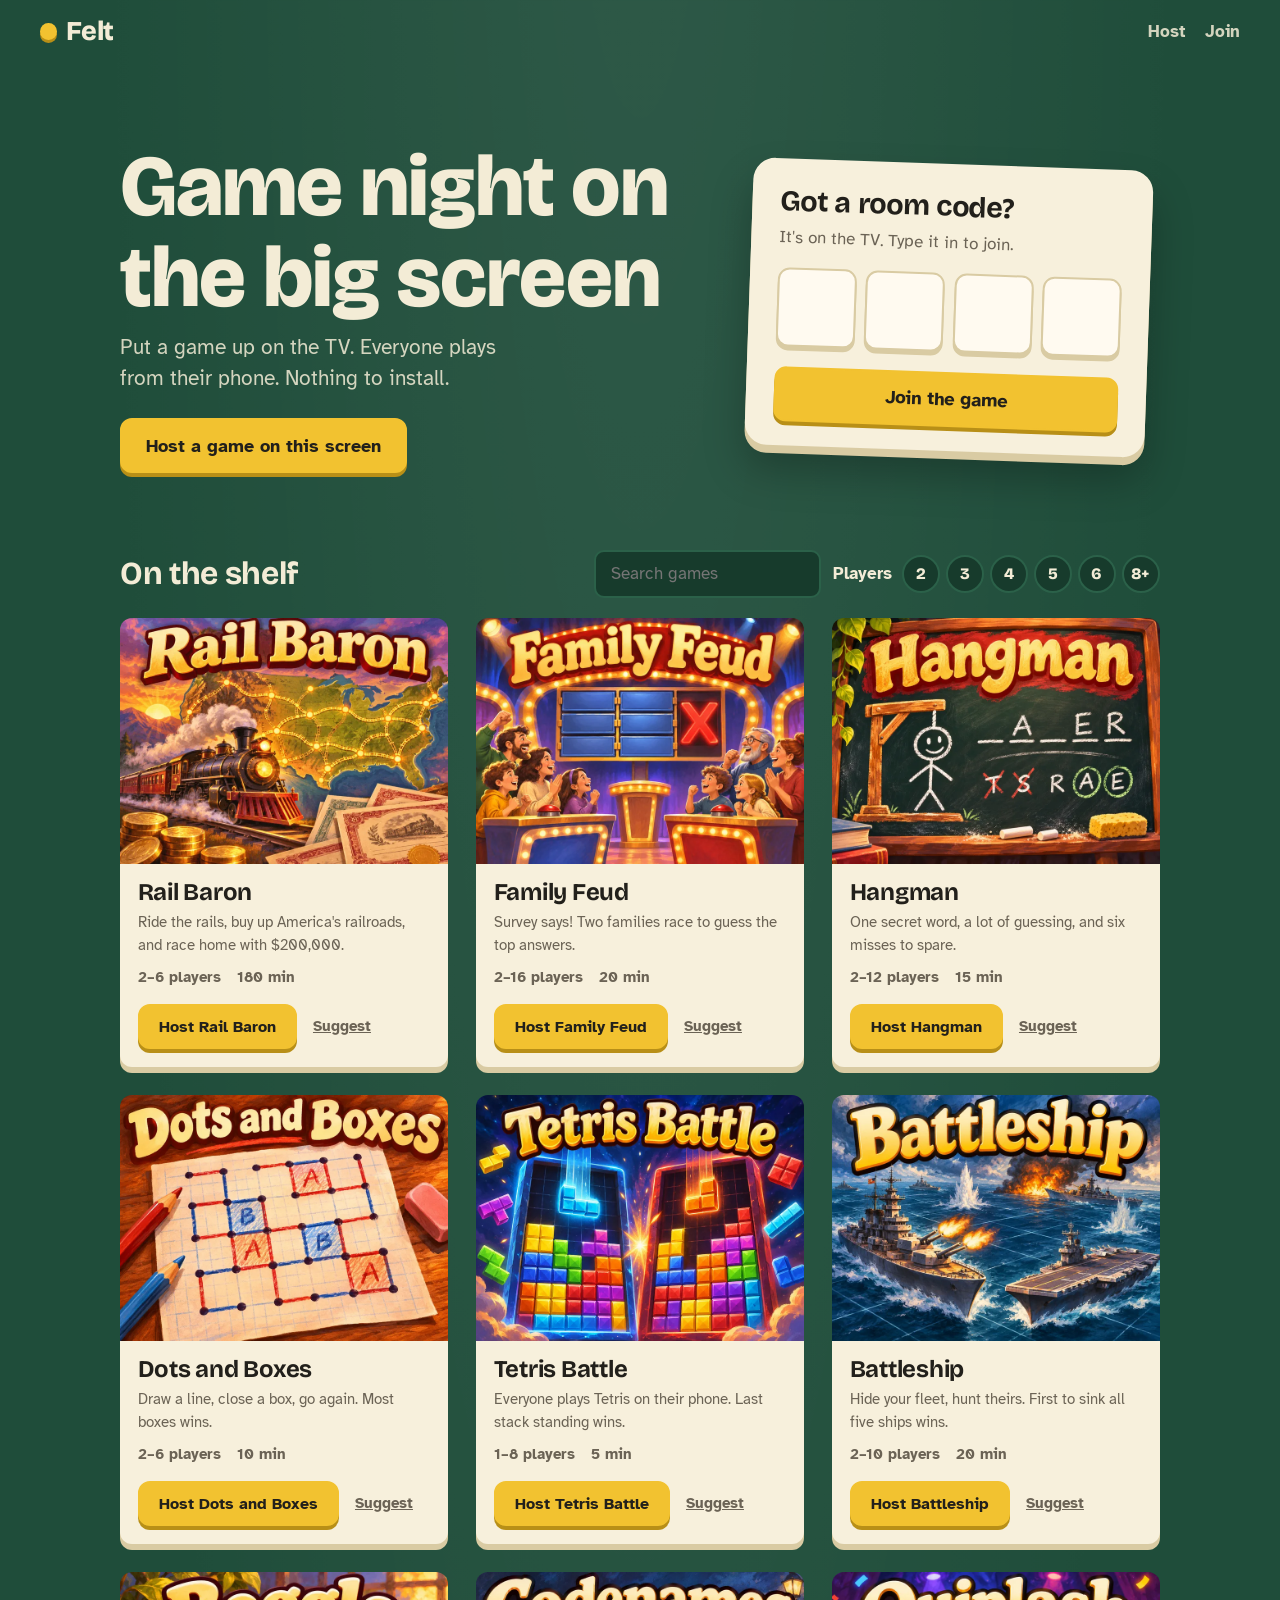
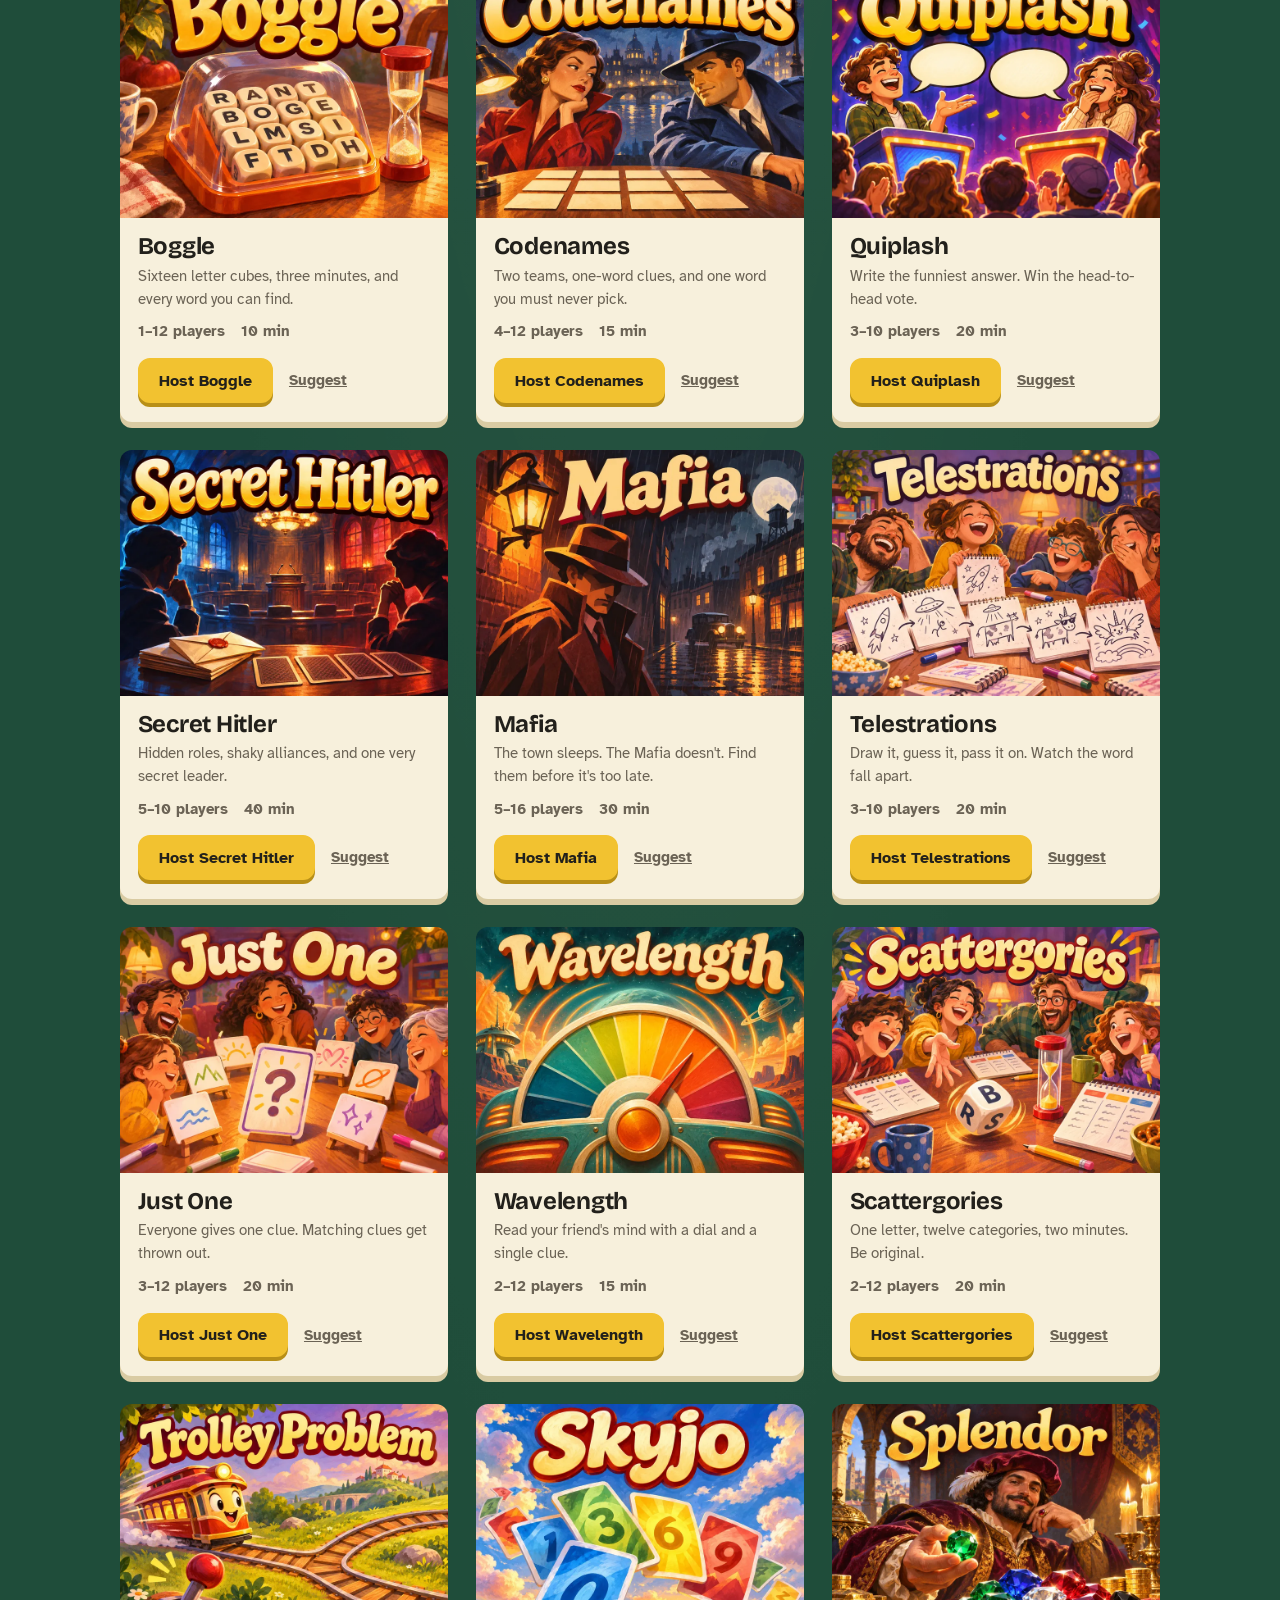
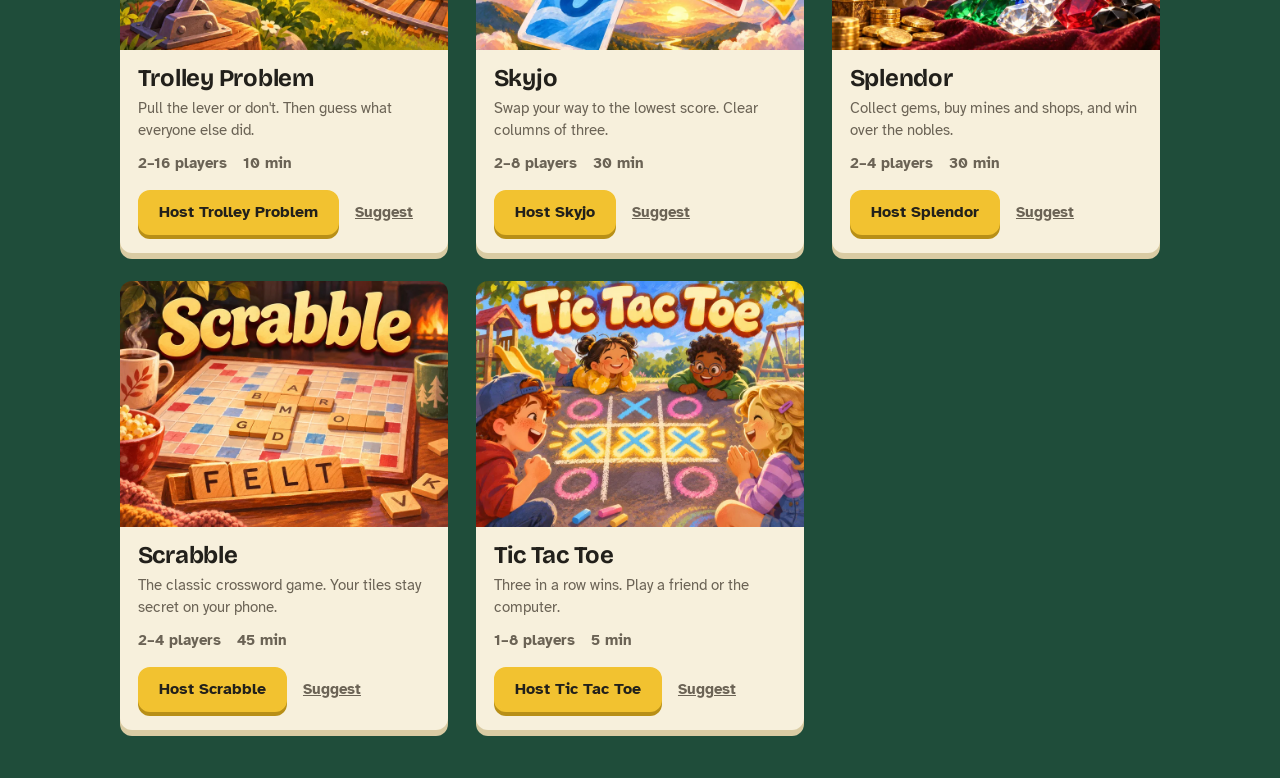
==== site/public/index.html @ 82deb197 "Add Felt website and auto-deploy to Firebase Co-Authored-By: Claude Opus 5.5 <noreply@anthropic.com>" ====
<!DOCTYPE html>
<html lang="en">
<head>
  <meta charset="UTF-8">
  <meta name="viewport" content="width=device-width, initial-scale=1.0">
  <title>Felt · Game night on the big screen</title>
  <meta name="description" content="Party and board games on your TV. Everyone plays from their phone. No app to install.">
  <link rel="preconnect" href="https://fonts.googleapis.com">
  <link rel="preconnect" href="https://fonts.gstatic.com" crossorigin>
  <link rel="stylesheet" href="https://fonts.googleapis.com/css2?family=Atkinson+Hyperlegible:wght@400;700&family=Bricolage+Grotesque:opsz,wght@12..96,600;12..96,800&display=swap">
  <link rel="stylesheet" href="css/style.css?v=10">
  <link rel="manifest" href="manifest.json">
  <meta name="theme-color" content="#1f4d3a">
  <link rel="icon" type="image/png" href="icons/favicon.png">
  <link rel="apple-touch-icon" href="icons/apple-touch-icon.png">
  <meta name="apple-mobile-web-app-capable" content="yes">
  <meta name="mobile-web-app-capable" content="yes">
  <meta name="apple-mobile-web-app-title" content="Felt">
  <meta name="apple-mobile-web-app-status-bar-style" content="default">
  <script>if ('serviceWorker' in navigator) addEventListener('load', () => navigator.serviceWorker.register('/sw.js').catch(() => {}));</script>
</head>
<body>
  <header class="topbar">
    <a class="wordmark" href="index.html">Felt</a>
    <nav><a href="host.html">Host</a><a href="play.html">Join</a></nav>
  </header>

  <main class="page">
    <section class="hero">
      <div>
        <h1>Game night on the big screen</h1>
        <p class="sub">Put a game up on the TV. Everyone plays from their phone. Nothing to install.</p>
        <div class="hero-actions">
          <a class="btn btn-primary btn-big" href="host.html">Host a game on this screen</a>
        </div>
      </div>

      <form class="join-card" id="join">
        <h2>Got a room code?</h2>
        <p>It's on the TV. Type it in to join.</p>
        <div id="tiles"></div>
        <button class="btn btn-primary btn-big">Join the game</button>
      </form>
    </section>

    <section>
      <div class="shelf-head">
        <h2>On the shelf</h2>
        <div class="filters">
          <input id="search" class="search" type="search" placeholder="Search games" aria-label="Search games">
          <div class="counts" id="counts"></div>
        </div>
      </div>
      <div id="games" class="shelf"></div>
    </section>
  </main>

  <script type="module">
    import { loadCatalog, escapeHtml } from './js/catalog.js';
    import { wireTileInput, tileInputHtml } from './js/ui.js';

    // Join card
    document.querySelector('#tiles').innerHTML = tileInputHtml();
    const getCode = wireTileInput(document.querySelector('#tiles'));
    document.querySelector('#join').onsubmit = (e) => {
      e.preventDefault();
      const code = getCode();
      if (code.length !== 4) { document.querySelector('#tiles input:not([value])')?.focus(); return; }
      location.href = `play.html?code=${code}`;
    };

    // Game shelf
    const games = await loadCatalog();
    let count = null;
    const counts = [2, 3, 4, 5, 6, 8];

    function render() {
      const q = document.querySelector('#search').value.trim().toLowerCase();
      const list = games.filter((g) =>
        (!q || (g.name + ' ' + (g.tags || []).join(' ')).toLowerCase().includes(q)) &&
        (!count || (g.players.min <= count && g.players.max >= count)));

      document.querySelector('#counts').innerHTML = '<span>Players</span>' + counts
        .map((n) => `<button class="token ${n === count ? 'active' : ''}" data-n="${n}" aria-pressed="${n === count}">${n === 8 ? '8+' : n}</button>`).join('');

      document.querySelector('#games').innerHTML = list.length ? list.map((g) => `
        <article class="box">
          <div class="box-lid"><img src="${g.coverUrl}" alt=""></div>
          <div class="box-label">
            <h3>${escapeHtml(g.name)}</h3>
            <p>${escapeHtml(g.subtitle || '')}</p>
            <p class="box-facts"><span>${g.players.min}–${g.players.max} players</span><span>${g.averageDurationMinutes} min</span></p>
            <div class="box-actions">
              <a class="btn btn-primary" href="host.html?game=${encodeURIComponent(g.id)}">Host ${escapeHtml(g.name)}</a>
              <a class="box-suggest" href="suggest.html?game=${encodeURIComponent(g.id)}">Suggest</a>
            </div>
          </div>
        </article>`).join('') : '<p class="empty">No games fit that. Try another player count.</p>';
    }

    document.querySelector('#search').oninput = render;
    document.querySelector('#counts').onclick = (e) => {
      const n = Number(e.target.dataset.n);
      if (n) { count = count === n ? null : n; render(); }
    };
    render();
  </script>
</body>
</html>
---- site/public/css/style.css ----
/* Felt — a game table in the living room.
   Green felt surface, cream play cards, gold tokens. */
:root {
  --felt: #1f4d3a;
  --felt-deep: #173b2c;
  --felt-line: #2b6149;
  --card: #f7f0dc;
  --card-edge: #d9cba3;
  --ink: #22201b;
  --ink-soft: #6b6355;
  --cream-text: #f3ecd6;
  --gold: #f2c230;
  --gold-edge: #b88f17;
  --red: #d6453d;
  --blue: #2f6fb5;
  --display: 'Bricolage Grotesque', 'Arial Black', system-ui, sans-serif;
  --body: 'Atkinson Hyperlegible', system-ui, -apple-system, 'Segoe UI', sans-serif;
  --radius: 14px;
}

* { box-sizing: border-box; }
html { background: var(--felt); }
body {
  margin: 0; min-height: 100vh; color: var(--cream-text); font: 400 1.05rem/1.5 var(--body);
  background:
    radial-gradient(ellipse at 50% -10%, rgba(255,255,255,.07), transparent 60%),
    var(--felt);
}
a { color: inherit; }
h1, h2, h3 { font-family: var(--display); line-height: 1.05; margin: 0 0 .5rem; letter-spacing: -.01em; }
p { margin: 0 0 .75rem; }
code { background: rgba(0,0,0,.25); padding: 1px 6px; border-radius: 6px; }
[hidden] { display: none !important; }
:focus-visible { outline: 3px solid var(--gold); outline-offset: 2px; }
@media (prefers-reduced-motion: reduce) { * { transition: none !important; animation: none !important; } }

.muted { color: rgba(243,236,214,.7); }
.small { font-size: .9rem; }
.center { text-align: center; }
.lede { font-size: 1.2rem; max-width: 38rem; margin-left: auto; margin-right: auto; }
.error { color: #a3261f; font-weight: 700; }

/* ---------- top bar ---------- */
.topbar { display: flex; align-items: center; justify-content: space-between; padding: 1.1rem clamp(1rem, 4vw, 2.5rem); }
.wordmark { display: inline-flex; align-items: center; gap: .55rem; font: 800 1.7rem/1 var(--display); text-decoration: none; letter-spacing: -.02em; }
.wordmark::before {
  content: ''; width: 1.05rem; height: 1.05rem; border-radius: 50%;
  background: var(--gold); box-shadow: 0 3px 0 var(--gold-edge);
}
.topbar nav { display: flex; gap: 1.25rem; font-weight: 700; }
.topbar nav a { text-decoration: none; opacity: .85; }
.topbar nav a:hover { opacity: 1; text-decoration: underline; text-underline-offset: 4px; }

.page { max-width: 1120px; margin: 0 auto; padding: 1rem clamp(1rem, 4vw, 2.5rem) 3rem; }

/* ---------- buttons ---------- */
.btn {
  display: inline-flex; align-items: center; justify-content: center; gap: .4rem;
  padding: .65rem 1.2rem; border-radius: 12px; border: 2px solid rgba(243,236,214,.5);
  background: transparent; color: var(--cream-text); font: 700 1rem var(--body); text-decoration: none; cursor: pointer;
}
.btn:hover:not(:disabled) { border-color: var(--cream-text); }
.btn:disabled { opacity: .45; cursor: not-allowed; }
.btn-primary { background: var(--gold); border-color: var(--gold); color: var(--ink); box-shadow: 0 4px 0 var(--gold-edge); }
.btn-primary:hover:not(:disabled) { border-color: var(--gold); filter: brightness(1.05); }
.btn-primary:active:not(:disabled) { transform: translateY(3px); box-shadow: 0 1px 0 var(--gold-edge); }
.btn-red { background: var(--red); border-color: var(--red); color: #fff; box-shadow: 0 4px 0 #8f2a24; }
.btn-blue { background: var(--blue); border-color: var(--blue); color: #fff; box-shadow: 0 4px 0 #1d4679; }
.btn-ghost { background: transparent; }
.btn-big { padding: .9rem 1.5rem; font-size: 1.15rem; }
.link { background: none; border: 0; color: inherit; opacity: .6; cursor: pointer; font-size: 1.1rem; padding: .2rem .4rem; }
.link:hover { opacity: 1; }

/* ---------- home ---------- */
.hero {
  display: grid; grid-template-columns: 1.15fr .85fr; gap: 3rem; align-items: center;
  padding: clamp(1.5rem, 5vw, 4rem) 0 clamp(2.5rem, 6vw, 5rem);
}
.hero h1 { font-size: clamp(2.8rem, 7vw, 5.4rem); font-weight: 800; max-width: 11ch; }
.hero .sub { font-size: 1.3rem; max-width: 26rem; color: rgba(243,236,214,.85); }
.hero-actions { display: flex; gap: .75rem; flex-wrap: wrap; margin-top: 1.5rem; }

.join-card {
  background: var(--card); color: var(--ink); border-radius: 22px; padding: 1.75rem 1.75rem 1.5rem;
  box-shadow: 0 8px 0 var(--card-edge), 0 24px 40px rgba(0,0,0,.25);
  transform: rotate(2deg); max-width: 400px; justify-self: center; width: 100%;
}
.join-card h2 { font-size: 1.8rem; }
.join-card p { color: var(--ink-soft); }
.tile-input { display: grid; grid-template-columns: repeat(4, 1fr); gap: .6rem; margin: 1.1rem 0 1.25rem; }
.tile-input input {
  width: 100%; aspect-ratio: 1; text-align: center; font: 800 2.4rem var(--display); text-transform: uppercase;
  color: var(--ink); background: #fffaf0; border: 2px solid var(--card-edge); border-radius: 12px;
  box-shadow: 0 4px 0 var(--card-edge); padding: 0;
}
.tile-input input:focus { outline: none; border-color: var(--ink); }
.join-card .btn-primary { width: 100%; }

.shelf-head { display: flex; justify-content: space-between; align-items: end; gap: 1rem; flex-wrap: wrap; margin-bottom: 1.25rem; }
.shelf-head h2 { font-size: 2rem; }
.filters { display: flex; gap: .75rem; align-items: center; flex-wrap: wrap; }
.search {
  padding: .6rem .9rem; border-radius: 10px; border: 2px solid var(--felt-line);
  background: var(--felt-deep); color: var(--cream-text); font: inherit; min-width: 13rem;
}
.counts { display: flex; gap: .35rem; align-items: center; }
.counts span { font-weight: 700; margin-right: .25rem; }
.token {
  width: 2.4rem; height: 2.4rem; border-radius: 50%; border: 2px solid var(--felt-line); background: var(--felt-deep);
  color: var(--cream-text); font: 800 1rem var(--display); cursor: pointer;
}
.token.active { background: var(--gold); border-color: var(--gold); color: var(--ink); box-shadow: 0 3px 0 var(--gold-edge); }

.shelf { display: grid; grid-template-columns: repeat(auto-fill, minmax(250px, 1fr)); gap: 1.75rem; }
.box { display: flex; flex-direction: column; text-decoration: none; color: var(--ink); }
.box-lid { border-radius: 12px 12px 0 0; overflow: hidden; aspect-ratio: 4 / 3; background: var(--felt-deep); }
.box-lid img { width: 100%; height: 100%; object-fit: cover; display: block; }
.box-label { background: var(--card); padding: 1rem 1.1rem 1.15rem; border-radius: 0 0 12px 12px; box-shadow: 0 6px 0 var(--card-edge); flex: 1; display: flex; flex-direction: column; gap: .35rem; }
.box-label h3 { font-size: 1.5rem; margin: 0; }
.box-label p { color: var(--ink-soft); margin: 0; font-size: .95rem; }
.box-facts { display: flex; gap: 1rem; font-weight: 700; font-size: .9rem; color: var(--ink); margin: .25rem 0 .6rem !important; }
.box-label .btn { margin-top: auto; align-self: flex-start; }
.box-actions { margin-top: auto; display: flex; align-items: center; gap: 1rem; }
.box-actions .btn { margin-top: 0; }
.box-suggest { color: var(--ink-soft); font-weight: 700; font-size: .95rem; }
.empty { padding: 2rem; text-align: center; border: 2px dashed var(--felt-line); border-radius: var(--radius); }

/* generic cream sheet */
.sheet { background: var(--card); color: var(--ink); border-radius: 18px; padding: 1.5rem; box-shadow: 0 6px 0 var(--card-edge); }
.sheet .muted { color: var(--ink-soft); }

/* ---------- host lobby ---------- */
.lobby { display: grid; grid-template-columns: 1.1fr .9fr; gap: 2.5rem; align-items: start; padding-top: 1rem; }
.lobby-join { text-align: center; }
.lobby-join .how { font-size: 1.3rem; margin-bottom: .25rem; }
.join-url { font: 800 1.6rem var(--display); margin-bottom: 1.5rem; }
.code-tiles { display: flex; justify-content: center; gap: .9rem; margin-bottom: 2rem; }
.code-tiles span {
  width: clamp(4.5rem, 9vw, 7.5rem); aspect-ratio: 1; display: grid; place-items: center;
  background: var(--card); color: var(--ink); border-radius: 14px; font: 800 clamp(3rem, 6.5vw, 5.4rem)/1 var(--display);
  box-shadow: 0 8px 0 var(--card-edge);
}
.code-tiles span:nth-child(odd) { transform: rotate(-2deg); } .code-tiles span:nth-child(even) { transform: rotate(1.5deg); }
.qr-wrap { display: inline-flex; flex-direction: column; align-items: center; gap: .4rem; }
#qr { background: #fff; border-radius: 12px; padding: 8px; }
.lobby-side h1 { font-size: clamp(2.4rem, 4vw, 3.4rem); }
.lobby-side h3 { font-size: 1.3rem; margin-top: 1.5rem; }
.player-list { list-style: none; padding: 0; margin: .5rem 0 1.5rem; display: flex; flex-wrap: wrap; gap: .5rem; }
.player-list li {
  display: inline-flex; align-items: center; gap: .3rem; padding: .45rem .5rem .45rem 1rem; border-radius: 99px;
  background: var(--card); color: var(--ink); font-weight: 700; font-size: 1.15rem; box-shadow: 0 3px 0 var(--card-edge);
}
.player-list li.waiting { background: transparent; color: var(--cream-text); box-shadow: none; border: 2px dashed var(--felt-line); padding-right: 1rem; font-weight: 400; }
.player-list li.offline { opacity: .5; }
.player-list .link { color: var(--ink); }
.vip { font-size: .75rem; background: var(--gold); color: var(--ink); padding: 1px 7px; border-radius: 99px; }
.game-bar { display: flex; justify-content: space-between; align-items: center; margin-bottom: 1.25rem; }
.game-bar strong { letter-spacing: .1em; }

.picker h1 { font-size: clamp(2.2rem, 5vw, 3.4rem); }

/* ---------- phone ---------- */
body.phone .page { max-width: 480px; padding: .75rem 1rem 2rem; }
.phone-bar { display: flex; justify-content: space-between; align-items: center; font-weight: 700; padding: .25rem 0 .9rem; }
.phone-bar .room { font-family: var(--display); letter-spacing: .12em; }
.join-form { margin-top: 1.5rem; }
.join-form h1 { font-size: 2.2rem; }
.join-form label { display: block; font-weight: 700; margin-bottom: .35rem; }
.join-form .name-input {
  width: 100%; padding: .85rem 1rem; font: 700 1.3rem var(--body); border-radius: 12px;
  border: 2px solid var(--card-edge); background: #fffaf0; color: var(--ink); margin-bottom: 1.25rem;
}
.join-form .btn-primary { width: 100%; }
.join-form .tile-input input { font-size: 2rem; }
.waiting-room { text-align: center; margin-top: 1.5rem; }
.waiting-room h2 { font-size: 2rem; }
.waiting-room .player-list { justify-content: center; }
.controller { min-height: 60vh; }

.banner { padding: .7rem 1.25rem; text-align: center; font-weight: 700; background: var(--felt-deep); }
.banner-warn { background: var(--gold); color: var(--ink); }

@media (max-width: 860px) {
  .hero, .lobby { grid-template-columns: 1fr; }
  .join-card { transform: none; }
}

/* ---------- shared game bits ---------- */
.timer {
  display: inline-grid; place-items: center; min-width: 2.6em; height: 2.6em; border-radius: 50%;
  background: var(--felt-deep); border: 3px solid var(--gold); font: 800 1.1rem var(--display); color: var(--cream-text);
}
.timer.urgent { background: var(--red); border-color: var(--red); }
.scoreboard { list-style: none; padding: 0; margin: 1rem auto; max-width: 520px; counter-reset: rank; }
.scoreboard li {
  counter-increment: rank; display: flex; align-items: center; gap: .8rem; padding: .65rem 1rem; margin-bottom: .45rem;
  background: var(--card); color: var(--ink); border-radius: 12px; font-size: 1.25rem; font-weight: 700; box-shadow: 0 3px 0 var(--card-edge);
}
.scoreboard li::before { content: counter(rank); font: 800 1rem var(--display); color: var(--ink-soft); width: 1.2rem; }
.scoreboard li span { flex: 1; text-align: left; }
.scoreboard li.lead { background: var(--gold); box-shadow: 0 3px 0 var(--gold-edge); }
.choice-btn {
  display: block; width: 100%; padding: 1.1rem 1rem; margin-bottom: .7rem; border-radius: 14px; border: 3px solid transparent;
  background: var(--card); color: var(--ink); font: 700 1.15rem/1.3 var(--body); text-align: left; cursor: pointer; box-shadow: 0 4px 0 var(--card-edge);
}
.choice-btn.picked { border-color: var(--gold); background: #fff6d6; }
.choice-btn:disabled { opacity: .55; cursor: default; }
.choice-btn small { display: block; font-weight: 400; color: var(--ink-soft); margin-top: .2rem; }
.big-text-input {
  width: 100%; padding: .9rem 1rem; font: 700 1.25rem var(--body); border-radius: 12px;
  border: 2px solid var(--card-edge); background: #fffaf0; color: var(--ink);
}
.stack { display: flex; flex-direction: column; gap: .75rem; }
.row-center { display: flex; gap: .6rem; justify-content: center; flex-wrap: wrap; align-items: center; }
.game-head { display: flex; justify-content: space-between; align-items: center; gap: 1rem; margin-bottom: 1rem; font-weight: 700; }
.display-xl { font: 800 clamp(2rem, 4.6vw, 3.6rem)/1.08 var(--display); margin: .25rem 0 1rem; }
.display-l { font: 800 clamp(1.5rem, 3vw, 2.3rem)/1.12 var(--display); margin: .25rem 0 .75rem; }

.suggest-link { display: block; text-align: center; margin: 2rem 0 0; color: rgba(243,236,214,.7); font-weight: 700; }

/* ---------- Family characters ---------- */
.sprite {
  display: inline-block; flex: none;
  width: var(--s); height: var(--s);
  background-repeat: no-repeat;
  background-size: calc(var(--s) * 4) calc(var(--s) * 5);
  background-position: 0 calc(var(--s) * var(--row) * -1);
  image-rendering: auto;
}
.sprite.pose-idle { animation: sprite-bob 2.4s ease-in-out infinite; }
.sprite.pose-thinking { animation: sprite-strip 3.2s steps(4) infinite; }
.sprite.pose-cheering { animation: sprite-strip .9s steps(4) infinite; }
.sprite.pose-waving { animation: sprite-strip 1s steps(4) infinite; }
.sprite.pose-eliminated { animation: sprite-fall .7s steps(3) forwards; }
@keyframes sprite-strip { to { background-position-x: calc(var(--s) * -4); } }
@keyframes sprite-fall { to { background-position-x: calc(var(--s) * -3); } }
@keyframes sprite-bob { 50% { transform: translateY(calc(var(--s) * -0.025)); } }
@media (prefers-reduced-motion: reduce) { .sprite { animation: none !important; } }

.cast { display: flex; flex-wrap: wrap; justify-content: center; gap: .25rem 1rem; padding: .5rem 1rem 1rem; }
.cast:empty { display: none; }
.cast-member { margin: 0; display: flex; flex-direction: column; align-items: center; }
.cast-member figcaption { font-family: var(--display); font-weight: 700; font-size: .95rem; color: var(--card); margin-top: -.35rem; }
.player-list li .sprite { margin: -.6rem .25rem -.6rem -.4rem; }

.who-grid { display: flex; flex-wrap: wrap; gap: .4rem; margin-bottom: 1rem; }
.who-grid button {
  font: inherit; font-weight: 700; padding: .45rem .8rem; border-radius: 999px;
  border: 2px solid rgba(0,0,0,.18); background: #fff; color: #1d2a24; cursor: pointer;
}
.who-grid button[aria-pressed="true"] { background: var(--gold); border-color: #1d2a24; }
.who-me { display: flex; align-items: center; gap: .5rem; margin-bottom: .5rem; }
@media (max-height: 620px) { .cast .sprite { --s: 60px !important; } .cast { padding-bottom: .3rem; } }
/* Once a game is running on the TV, give the board the whole screen. */
body.in-game .topbar { display: none; }
body.in-game main, body.in-game #app { padding-top: .5rem; }
body.in-game .game-bar { margin-bottom: .5rem; font-size: .9rem; }
body.in-game .game-bar .btn { padding: .35rem .8rem; }

/* Test bots: invisible phones kept on screen (tiny and transparent) so the browser keeps them running. */
#bots { position: fixed; right: 0; bottom: 0; width: 1px; height: 1px; overflow: visible; pointer-events: none; opacity: 0; z-index: -1; }
#bots iframe { position: absolute; right: 0; bottom: 0; width: 390px; height: 844px; border: 0; transform: scale(.0025); transform-origin: bottom right; }
.bot-tools { display: flex; flex-wrap: wrap; align-items: center; gap: .5rem; margin-top: .75rem; }

/* Phone test mode: your controller sits over the pretend TV; the flip button switches views. */
#me-wrap { position: fixed; inset: 0; z-index: 50; background: var(--bg, #f6f1e7); opacity: 0; pointer-events: none; overflow: hidden; }
body.show-me #me-wrap { opacity: 1; pointer-events: auto; }
#me-wrap iframe { position: absolute; left: 0; top: 0; border: 0; transform-origin: top left; background: #fff; }
#me-flip { position: fixed; right: 1%; bottom: 1%; z-index: 60; padding: .5em .9em; border: 0; border-radius: 999px;
  background: #1f4d3a; color: #fff; font: 700 1em system-ui, sans-serif; box-shadow: 0 2px 8px rgba(0,0,0,.3); opacity: .9; }
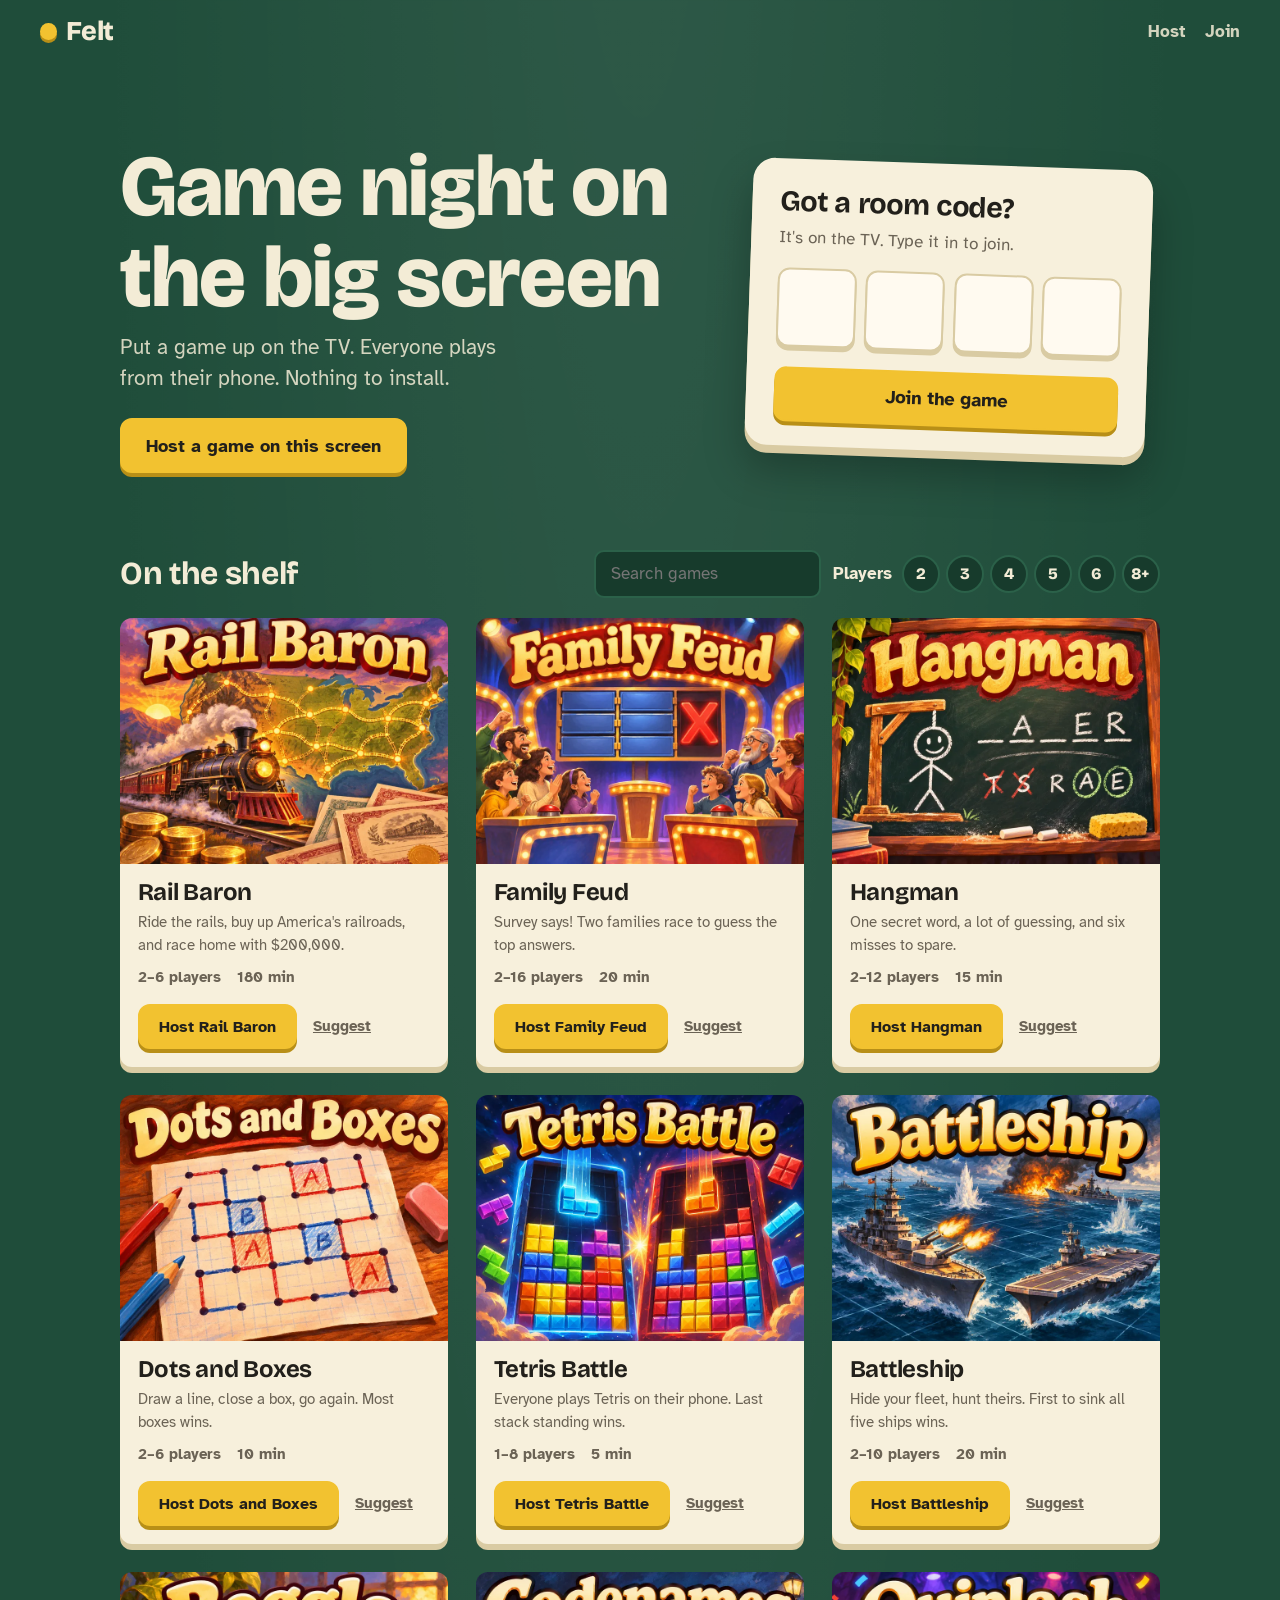
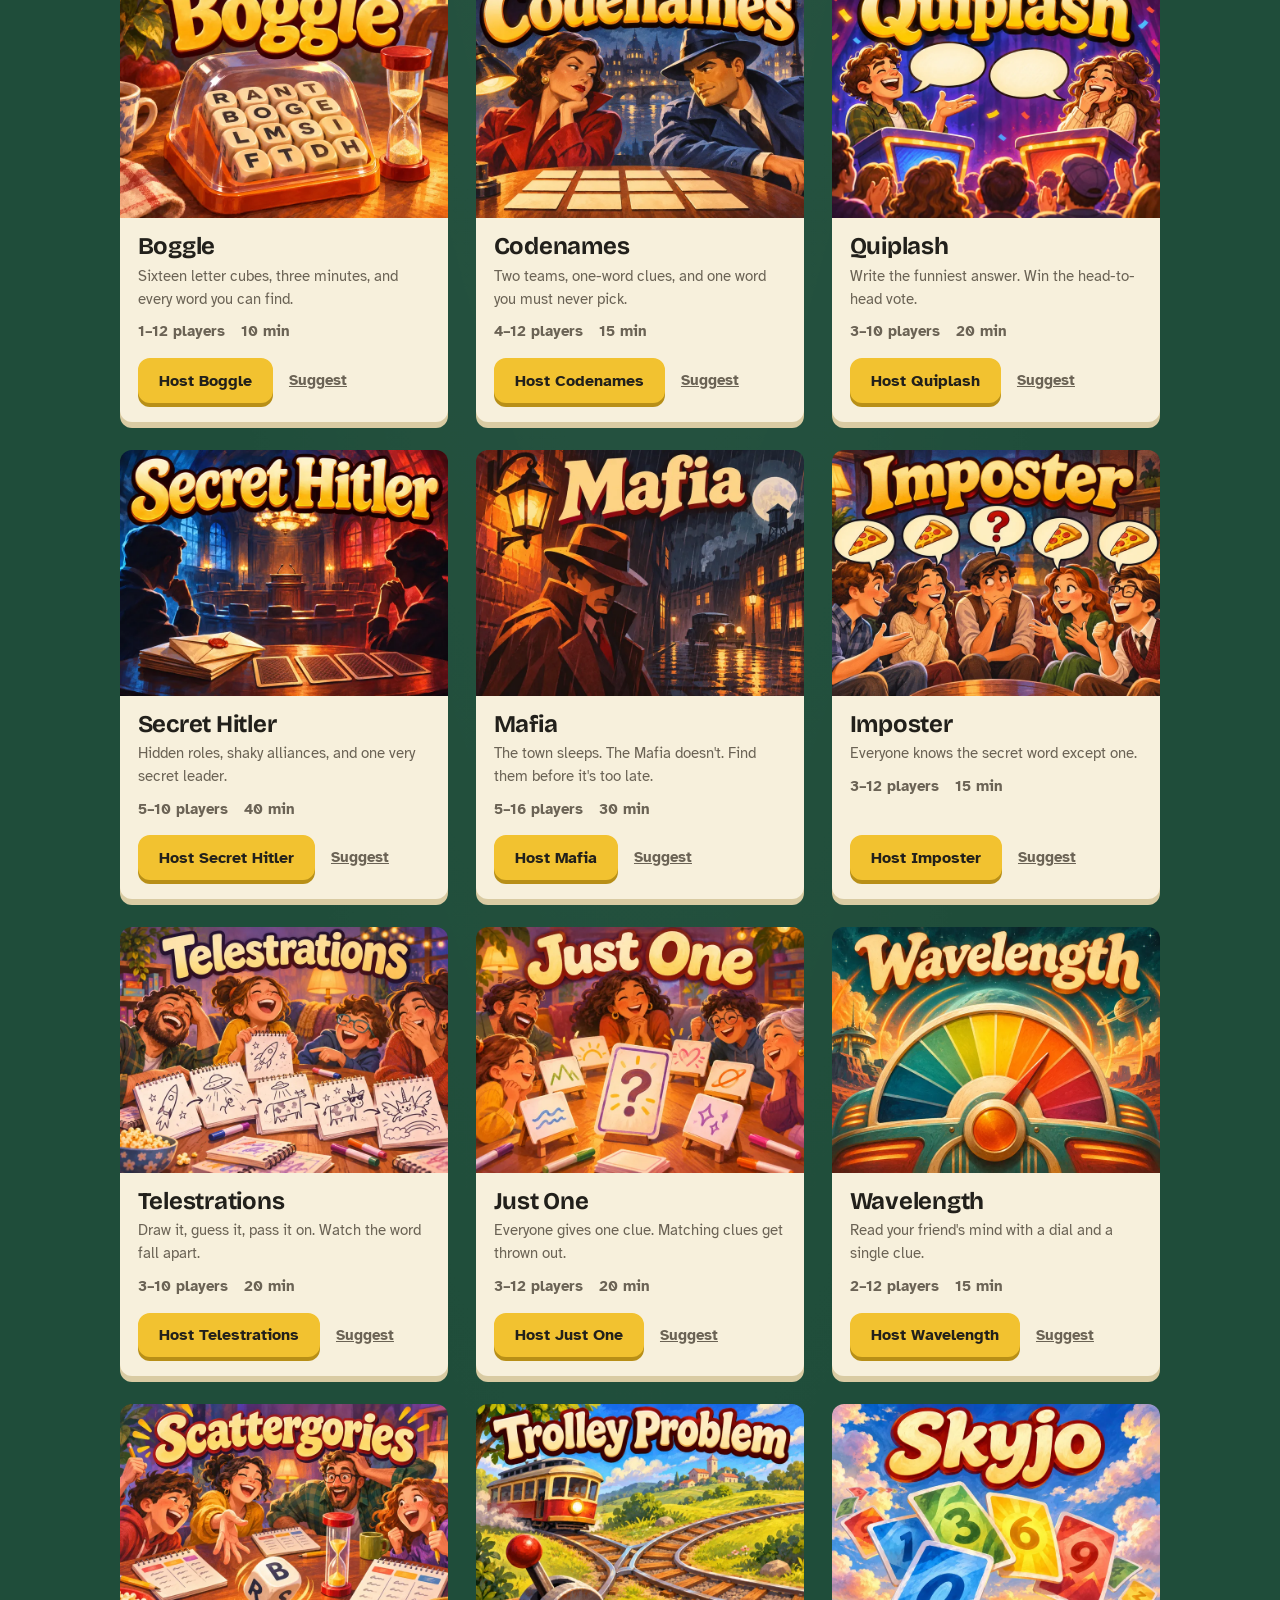
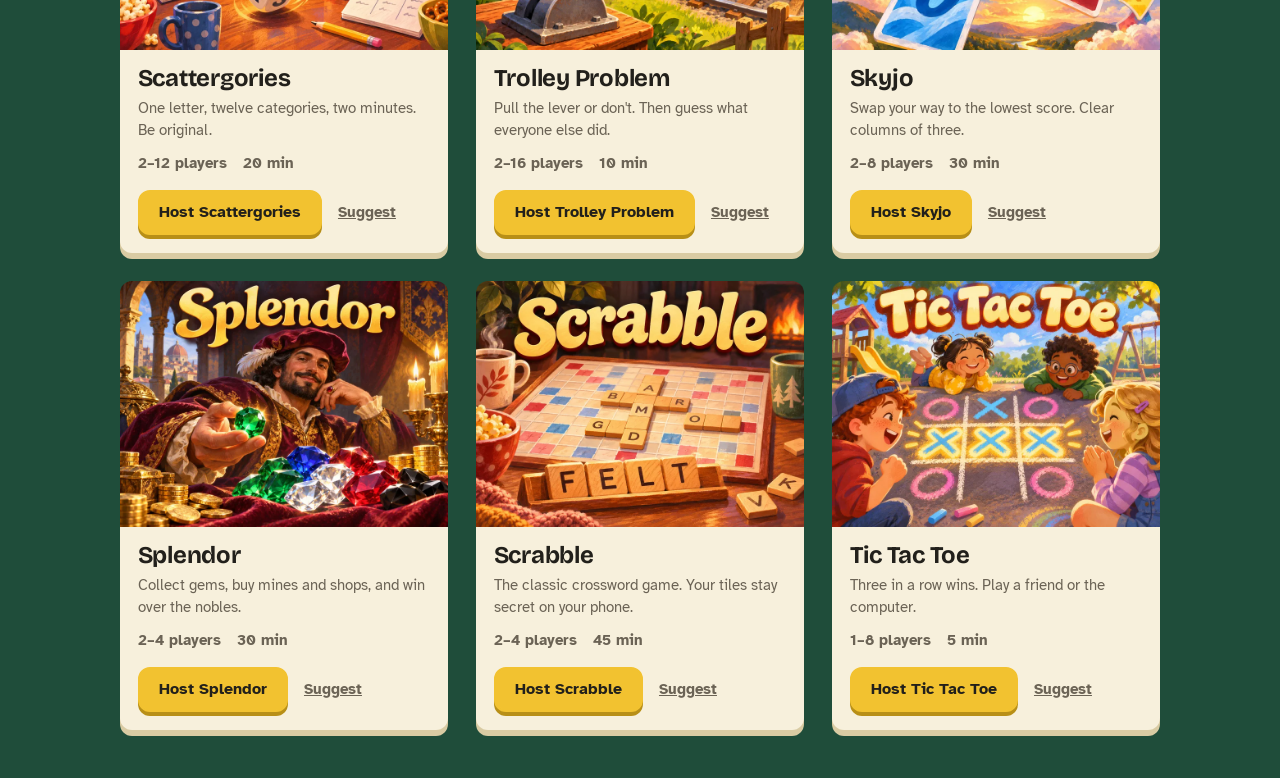
==== commit a4374d7b: "Playtest batch: Feud face-off/Fast Money/typos/surveys, Tetris fast lane + layout, Mafia overhaul + " ====
--- a/site/public/index.html
+++ b/site/public/index.html
@@ -8,7 +8,7 @@
   <link rel="preconnect" href="https://fonts.googleapis.com">
   <link rel="preconnect" href="https://fonts.gstatic.com" crossorigin>
   <link rel="stylesheet" href="https://fonts.googleapis.com/css2?family=Atkinson+Hyperlegible:wght@400;700&family=Bricolage+Grotesque:opsz,wght@12..96,600;12..96,800&display=swap">
-  <link rel="stylesheet" href="css/style.css?v=10">
+  <link rel="stylesheet" href="css/style.css?v=11">
   <link rel="manifest" href="manifest.json">
   <meta name="theme-color" content="#1f4d3a">
   <link rel="icon" type="image/png" href="icons/favicon.png">
@@ -22,7 +22,7 @@
 <body>
   <header class="topbar">
     <a class="wordmark" href="index.html">Felt</a>
-    <nav><a href="host.html">Host</a><a href="play.html">Join</a></nav>
+    <nav><a href="host.html">Host</a><a href="play.html">Join</a><a href="admin.html" id="admin-link" hidden>Suggestions</a></nav>
   </header>
 
   <main class="page">
@@ -40,6 +40,7 @@
         <p>It's on the TV. Type it in to join.</p>
         <div id="tiles"></div>
         <button class="btn btn-primary btn-big">Join the game</button>
+        <button type="button" class="btn btn-ghost qr-btn" id="scan-qr" hidden>📷 Scan the code on the TV</button>
       </form>
     </section>
 
@@ -67,6 +68,14 @@
       const code = getCode();
       if (code.length !== 4) { document.querySelector('#tiles input:not([value])')?.focus(); return; }
       location.href = `play.html?code=${code}`;
+    };
+    // Phones: scan the TV's QR code instead of typing
+    const scan = document.querySelector('#scan-qr');
+    scan.hidden = !(navigator.mediaDevices?.getUserMedia && matchMedia('(pointer: coarse)').matches);
+    scan.onclick = async () => {
+      const { scanForCode } = await import('./js/qr-scan.js');
+      const code = await scanForCode();
+      if (code) location.href = `play.html?code=${code}`;
     };
 
     // Game shelf
@@ -105,5 +114,6 @@
     };
     render();
   </script>
+  <script>try { if (localStorage.getItem('tt-person') === 'Hayden') document.getElementById('admin-link').hidden = false; } catch {}</script>
 </body>
 </html>
--- a/site/public/css/style.css
+++ b/site/public/css/style.css
@@ -232,6 +232,7 @@
 .sprite.pose-cheering { animation: sprite-strip .9s steps(4) infinite; }
 .sprite.pose-waving { animation: sprite-strip 1s steps(4) infinite; }
 .sprite.pose-eliminated { animation: sprite-fall .7s steps(3) forwards; }
+.sprite.pose-fallen { --row: 3 !important; background-position-x: calc(var(--s) * -3); animation: none; }
 @keyframes sprite-strip { to { background-position-x: calc(var(--s) * -4); } }
 @keyframes sprite-fall { to { background-position-x: calc(var(--s) * -3); } }
 @keyframes sprite-bob { 50% { transform: translateY(calc(var(--s) * -0.025)); } }
@@ -268,3 +269,18 @@
 #me-wrap iframe { position: absolute; left: 0; top: 0; border: 0; transform-origin: top left; background: #fff; }
 #me-flip { position: fixed; right: 1%; bottom: 1%; z-index: 60; padding: .5em .9em; border: 0; border-radius: 999px;
   background: #1f4d3a; color: #fff; font: 700 1em system-ui, sans-serif; box-shadow: 0 2px 8px rgba(0,0,0,.3); opacity: .9; }
+
+/* "End this game?" box on the TV */
+.end-ask { position: fixed; inset: 0; z-index: 2000; display: grid; place-items: center; background: rgba(0,0,0,.55); }
+.end-card { background: var(--card); color: var(--ink); border-radius: 18px; padding: 1.6rem 2rem; box-shadow: 0 8px 0 var(--card-edge), 0 20px 50px rgba(0,0,0,.4); text-align: center; }
+.end-card h2 { margin: 0 0 1rem; }
+.end-card .row-center { gap: .8rem; }
+.end-card .btn-ghost { color: var(--ink); border-color: var(--ink-soft); }
+
+/* QR scanner on the join screen */
+.qr-btn { width: 100%; margin: .5rem 0 .8rem; }
+.qr-scan { position: fixed; inset: 0; z-index: 3000; background: #000; display: grid; place-items: center; }
+.qr-scan video { position: absolute; inset: 0; width: 100%; height: 100%; object-fit: cover; }
+.qr-frame { position: relative; width: min(70vw, 300px); aspect-ratio: 1; border: 4px solid var(--gold); border-radius: 18px; box-shadow: 0 0 0 100vmax rgba(0,0,0,.45); }
+.qr-tip { position: absolute; top: 12%; left: 0; right: 0; text-align: center; color: #fff; font: 800 1.1rem var(--display); padding: 0 1rem; text-shadow: 0 1px 4px #000; }
+.qr-scan .btn { position: absolute; bottom: 8%; }
